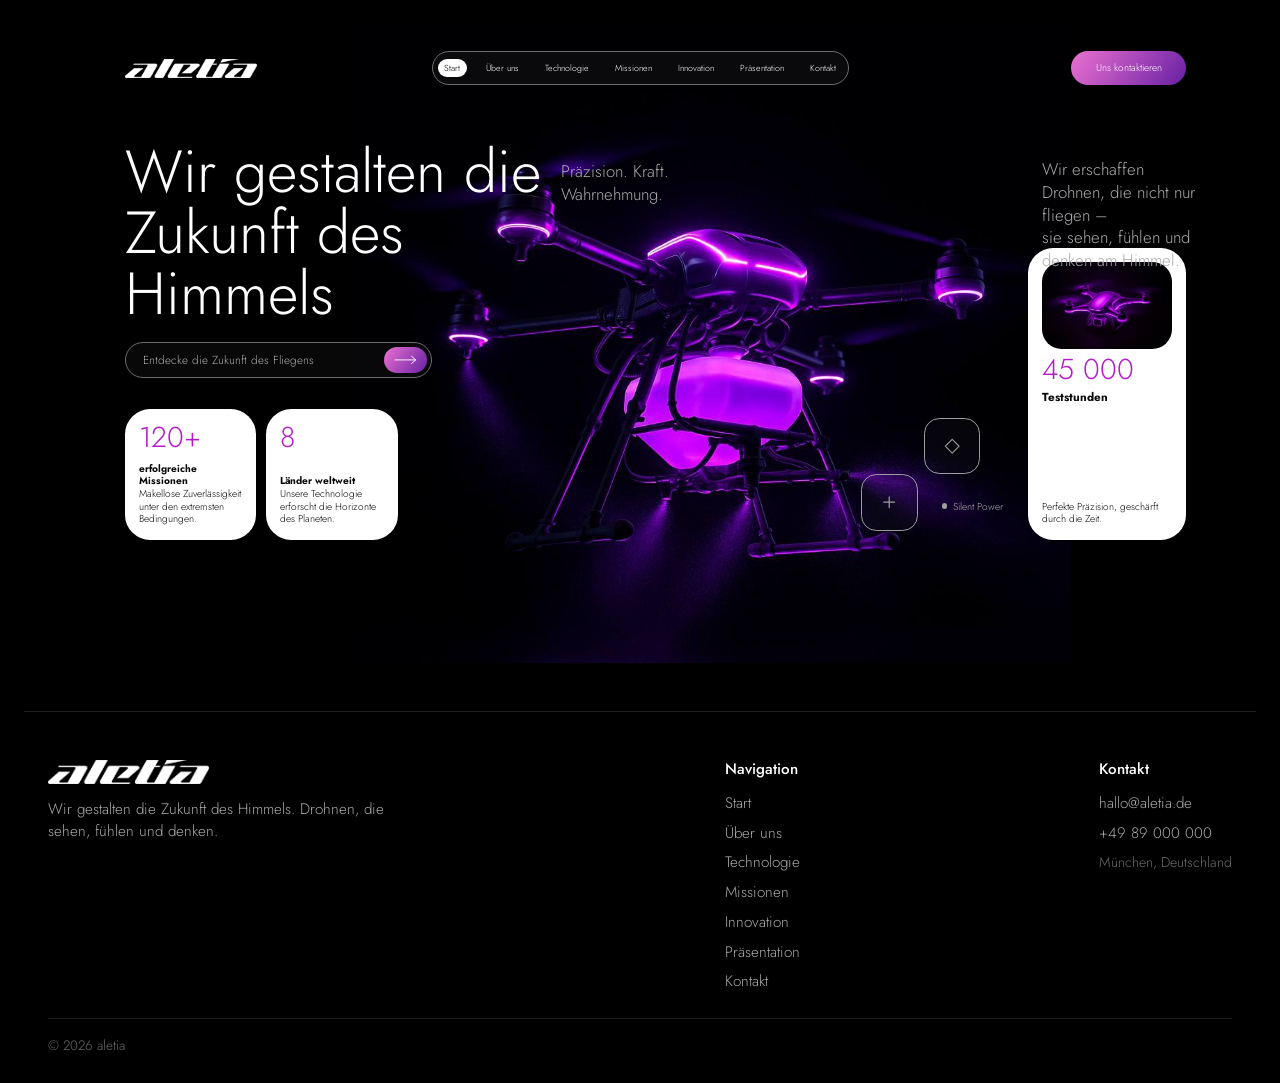
==== index.html @ b29850d2 "aletia — Website (Hero, Unterseiten, Projektpraesentation) Co-Authored-By: Claude Opus 4.8 <noreply@" ====
<!DOCTYPE html>
<html lang="de">
<head>
  <meta charset="UTF-8">
  <meta name="viewport" content="width=device-width, initial-scale=1.0">
  <title>aletia — Wir gestalten die Zukunft des Himmels</title>
  <meta name="description" content="aletia – wir erschaffen Drohnen, die nicht nur fliegen: sie sehen, fühlen und denken am Himmel. Präzision. Kraft. Wahrnehmung.">
  <link rel="preconnect" href="https://fonts.googleapis.com">
  <link rel="preconnect" href="https://fonts.gstatic.com" crossorigin>
  <link href="https://fonts.googleapis.com/css2?family=Jost:wght@300;400;500;700&display=swap" rel="stylesheet">
  <link rel="stylesheet" href="assets/css/styles.css?v=11">
</head>
<body>
  <div class="stage">
    <!-- ===== Top bar ===== -->
    <header class="topbar">
      <a href="index.html" class="logo" aria-label="aletia — Startseite">
        <img src="assets/img/logo-white.png" alt="aletia">
      </a>

      <nav class="mainnav" aria-label="Hauptnavigation">
        <a href="index.html" class="navlink is-active">Start</a>
        <a href="ueber-uns.html" class="navlink">Über uns</a>
        <a href="technologie.html" class="navlink">Technologie</a>
        <a href="missionen.html" class="navlink">Missionen</a>
        <a href="innovation.html" class="navlink">Innovation</a>
        <a href="praesentation.html" class="navlink">Präsentation</a>
        <a href="kontakt.html" class="navlink">Kontakt</a>
      </nav>

      <a href="kontakt.html" class="btn-contact">Uns kontaktieren</a>

      <button class="burger" aria-label="Menü öffnen" aria-expanded="false">
        <span></span><span></span><span></span>
      </button>
    </header>

    <!-- ===== Hero ===== -->
    <main class="hero">
      <img class="hero-drone" src="assets/img/drone-bg.png" alt="" aria-hidden="true">

      <p class="eyebrow">Jenseits der Grenzen<br>Intelligenz des Himmels</p>

      <h1 class="headline">Wir gestalten die Zukunft des Himmels</h1>

      <form class="search" autocomplete="off">
        <input type="text" class="search-input" placeholder="Entdecke die Zukunft des Fliegens" aria-label="Suche">
        <button type="submit" class="search-go" aria-label="Suchen">
          <svg class="arrow" viewBox="0 0 44 16" preserveAspectRatio="none" aria-hidden="true"><path d="M2 8h38M33 2l8 6-8 6" fill="none" stroke="currentColor" stroke-width="1.6" stroke-linecap="round" stroke-linejoin="round"/></svg>
        </button>
      </form>

      <article class="card card-stat card-stat-1">
        <span class="num">120+</span>
        <p class="card-text"><b>erfolgreiche Missionen</b><br>Makellose Zuverlässigkeit unter den extremsten Bedingungen.</p>
      </article>

      <article class="card card-stat card-stat-2">
        <span class="num">8</span>
        <p class="card-text"><b>Länder weltweit</b><br>Unsere Technologie erforscht die Horizonte des Planeten.</p>
      </article>

      <div class="lower">
        <article class="card card-tall">
          <span class="thumb"><img src="assets/img/drone-main.png" alt="aletia Drohne"></span>
          <span class="num">45 000</span>
          <span class="num-label">Teststunden</span>
          <p class="card-text">Perfekte Präzision, geschärft durch die Zeit.</p>
        </article>

        <div class="lower-right">
          <p class="para-tr">Wir erschaffen Drohnen, die nicht nur fliegen –<br>sie sehen, fühlen und denken am Himmel.</p>

          <p class="label-center">Präzision. Kraft.<br>Wahrnehmung.</p>

          <div class="feature">
            <div class="feat-boxes">
              <span class="fbox fbox-back" aria-hidden="true">
                <svg viewBox="0 0 24 24" width="22" height="22"><path d="M12 5v14M5 12h14" fill="none" stroke="currentColor" stroke-width="1.6" stroke-linecap="round"/></svg>
              </span>
              <span class="fbox fbox-front" aria-hidden="true">
                <svg viewBox="0 0 24 24" width="22" height="22"><path d="M12 3l9 9-9 9-9-9z" fill="none" stroke="currentColor" stroke-width="1.4" stroke-linejoin="round"/></svg>
              </span>
            </div>
            <p class="feat-label"><span class="dot"></span>Silent Power</p>
          </div>
        </div>
      </div>
    </main>
  </div>

  <!-- ===== Footer ===== -->
  <footer class="site-footer">
    <div class="foot-inner">
      <div class="foot-brand">
        <img src="assets/img/logo-white.png" alt="aletia" class="foot-logo">
        <p>Wir gestalten die Zukunft des Himmels. Drohnen, die sehen, fühlen und denken.</p>
      </div>
      <nav class="foot-nav" aria-label="Footer-Navigation">
        <span class="foot-title">Navigation</span>
        <a href="index.html">Start</a>
        <a href="ueber-uns.html">Über uns</a>
        <a href="technologie.html">Technologie</a>
        <a href="missionen.html">Missionen</a>
        <a href="innovation.html">Innovation</a>
        <a href="praesentation.html">Präsentation</a>
        <a href="kontakt.html">Kontakt</a>
      </nav>
      <div class="foot-contact">
        <span class="foot-title">Kontakt</span>
        <a href="mailto:hallo@aletia.de">hallo@aletia.de</a>
        <a href="tel:+498900000000">+49 89 000 000</a>
        <span class="foot-muted">München, Deutschland</span>
      </div>
    </div>
    <div class="foot-bottom">
      <span>© 2026 aletia</span>
    </div>
  </footer>

  <script src="assets/js/app.js?v=11"></script>
</body>
</html>
---- assets/css/styles.css ----
/* ==========================================================================
   aletia — Eigene Design-System (nicht mit anderen Projekten teilen).
   Quelle der Wahrheit: Figma Frame 1 (Desktop 1595×829) + Frame 2 (Mobile 571×1665).
   ========================================================================== */

:root{
  --bg:#000000;
  --card:#FFFFFF;
  --ink:#0A0A0A;
  --accent:#B41CC9;
  --gray:#AAAAAA;
  --gray-2:#9D9D9D;
  --line:rgba(255,255,255,.16);
  --stroke:#6C6C6C;          /* sichtbarer Kontur (Menü/Suche) — aus Figma */
  --grad:linear-gradient(125deg,#EB71D1 0%,#6720A3 100%);
  --r-card:22px;
  --r-pill:999px;
}

*,*::before,*::after{box-sizing:border-box;margin:0;padding:0}

html{-webkit-text-size-adjust:100%}
body{
  font-family:"Jost",system-ui,-apple-system,"Segoe UI",sans-serif;
  font-weight:300;
  background:var(--bg);
  color:#fff;
  line-height:1.3;
  min-height:100vh;
  -webkit-font-smoothing:antialiased;
}
img{display:block;max-width:100%;height:auto}
a{color:inherit;text-decoration:none}
button{font:inherit;color:inherit;background:none;border:0;cursor:pointer}
input,textarea{font:inherit}

/* ==========================================================================
   MOBILE (Base) — vertikaler Stack nach Frame 2
   ========================================================================== */
.stage{
  position:relative;
  width:100%;
  min-height:100vh;
  padding:20px 18px 48px;
  overflow:hidden;            /* Drohne darf seitlich überlaufen (schwarz auf schwarz) */
}

/* ---- Top bar ---- */
.topbar{
  display:flex;
  align-items:center;
  justify-content:space-between;
  gap:14px;
  margin-bottom:30px;
}
.logo img{height:23px;width:auto}

.mainnav{
  position:absolute;
  top:62px;left:18px;right:18px;
  z-index:30;
  display:none;
  flex-direction:column;
  gap:4px;
  padding:10px;
  background:rgba(20,16,24,.96);
  border:1px solid var(--stroke);
  border-radius:18px;
  backdrop-filter:blur(8px);
}
.mainnav.is-open{display:flex}
.navlink{
  padding:11px 16px;
  border-radius:var(--r-pill);
  font-size:1rem;
  color:#fff;
  white-space:nowrap;
  transition:background .2s,color .2s;
}
.navlink.is-active{background:#fff;color:#000}
.navlink:not(.is-active):hover{background:rgba(255,255,255,.08)}

.btn-contact{
  display:inline-flex;align-items:center;justify-content:center;
  padding:10px 16px;
  font-size:.8rem;
  border-radius:var(--r-pill);
  background:var(--grad);
  color:#fff;
  white-space:nowrap;
  transition:filter .2s,transform .2s;
}
.btn-contact:hover{filter:brightness(1.08)}
.btn-contact:active{transform:translateY(1px)}

.burger{
  display:flex;flex-direction:column;justify-content:center;gap:5px;
  width:40px;height:40px;flex:0 0 auto;
  border-radius:12px;border:1px solid var(--stroke);
}
.burger span{display:block;height:1.5px;width:18px;margin:0 auto;background:#fff;transition:.25s}
.burger[aria-expanded="true"] span:nth-child(1){transform:translateY(6.5px) rotate(45deg)}
.burger[aria-expanded="true"] span:nth-child(2){opacity:0}
.burger[aria-expanded="true"] span:nth-child(3){transform:translateY(-6.5px) rotate(-45deg)}

/* ---- Hero (mobile grid) ---- */
.hero{
  display:grid;
  grid-template-columns:minmax(0,1fr) minmax(0,1fr);
  gap:12px;
}
.hero>*{grid-column:1 / -1;min-width:0}

.eyebrow{order:1;color:var(--gray);font-size:clamp(.9rem,3.6vw,1.1rem);line-height:1.3}
.headline{
  order:2;
  font-weight:300;
  font-size:clamp(2.7rem,13.8vw,3.9rem);   /* größer → ~2 Wörter pro Zeile */
  line-height:1.04;
  letter-spacing:-.01em;
  margin:2px 0 4px;
  overflow-wrap:break-word;
}
/* Drohne: größer und enger an Text/Suche (schwarze Ränder bluten aus) */
.hero-drone{order:3;width:130%;max-width:none;margin:-5% -15% -6%}

/* ---- Search ---- */
.search{
  order:4;
  display:flex;align-items:center;gap:10px;
  width:100%;
  padding:6px 6px 6px 22px;
  border:1.5px solid var(--stroke);
  border-radius:var(--r-pill);
  background:rgba(255,255,255,.03);
  margin:6px 0 6px;
}
.search-input{
  flex:1;min-width:0;
  background:none;border:0;outline:none;color:#fff;
  font-size:clamp(1rem,4.2vw,1.2rem);
}
.search-input::placeholder{color:var(--gray)}
.search-go{
  flex:0 0 auto;
  display:inline-flex;align-items:center;justify-content:center;
  min-width:74px;height:46px;padding:0 16px;
  border-radius:var(--r-pill);
  background:var(--grad);color:#fff;
  transition:filter .2s,transform .2s;
}
.search-go:hover{filter:brightness(1.08)}
.search-go:active{transform:translateY(1px)}
.arrow{display:block;width:34px;height:14px}

/* ---- Cards ---- */
.card{
  background:var(--card);
  color:var(--ink);
  border-radius:var(--r-card);
  padding:18px;
  font-weight:300;
}
.num{display:block;color:var(--accent);font-size:clamp(2rem,7.4vw,2.6rem);line-height:1;font-weight:300}
.card-text{font-size:clamp(.8rem,3.3vw,.98rem);line-height:1.25;color:var(--ink);overflow-wrap:anywhere;hyphens:auto}
.card-text b{font-weight:700}

.card-stat{display:flex;flex-direction:column;gap:14px}
.card-stat-1{order:5;grid-column:1}
.card-stat-2{order:6;grid-column:2}

/* ---- Unterer Bereich: 45 000-Karte links, Text rechts ---- */
.lower{
  order:7;
  display:grid;
  grid-template-columns:minmax(0,1fr) minmax(0,1fr);
  gap:12px;align-items:stretch;
  margin-top:2px;
}
.card-tall{display:flex;flex-direction:column;gap:10px}
.card-tall .thumb{display:block;background:#000;border-radius:14px;overflow:hidden;line-height:0}
.card-tall .thumb img{width:100%;aspect-ratio:220/147;object-fit:cover}
.num-label{display:block;font-weight:700;font-size:clamp(.95rem,3.6vw,1.1rem);color:var(--ink)}
.card-tall .card-text{margin-top:auto}   /* kleiner Text unten im Block */

.lower-right{display:flex;flex-direction:column;gap:16px;justify-content:flex-start}
.lower-right .para-tr{color:var(--gray);font-size:clamp(.88rem,3.5vw,1.05rem);line-height:1.35}
.lower-right .label-center{color:var(--gray);font-size:clamp(.88rem,3.5vw,1.05rem);line-height:1.35}

/* ---- Feature boxes ---- */
.feature{display:flex;flex-wrap:wrap;align-items:center;gap:12px 16px;margin-top:auto}
.feat-boxes{display:flex;gap:10px}
.fbox{
  display:inline-flex;align-items:center;justify-content:center;
  width:62px;height:62px;
  border:1px solid var(--gray-2);
  border-radius:18px;
  color:var(--gray-2);
  background:rgba(255,255,255,.02);
}
.feat-label{display:inline-flex;align-items:center;gap:8px;color:var(--gray);font-size:clamp(.85rem,3.4vw,1.05rem)}
.dot{width:7px;height:7px;border-radius:50%;background:var(--gray-2);flex:0 0 auto}

/* ==========================================================================
   FOOTER (alle Breiten)
   ========================================================================== */
.site-footer{background:#000;border-top:1px solid rgba(255,255,255,.12);padding:40px 18px 26px}
.foot-inner{display:flex;flex-direction:column;gap:30px;max-width:1440px;margin:0 auto}
.foot-logo{height:24px;width:auto}
.foot-brand p{color:var(--gray);font-size:.95rem;margin-top:14px;max-width:42ch;line-height:1.45}
.foot-nav,.foot-contact{display:flex;flex-direction:column;gap:10px}
.foot-title{color:#fff;font-weight:500;font-size:.95rem;margin-bottom:4px}
.foot-nav a,.foot-contact a{color:var(--gray);font-size:.95rem;transition:color .2s}
.foot-nav a:hover,.foot-contact a:hover{color:#fff}
.foot-muted{color:#6a6a6a;font-size:.88rem}
.foot-bottom{
  max-width:1440px;margin:26px auto 0;padding-top:18px;
  border-top:1px solid rgba(255,255,255,.1);
  display:flex;justify-content:space-between;gap:12px;flex-wrap:wrap;
  color:#6a6a6a;font-size:.85rem;
}

/* ==========================================================================
   UNTERSEITEN (in Entwicklung + Kontaktformular) — Basis (mobil)
   ========================================================================== */
.subpage{display:flex;flex-direction:column;min-height:100vh}
.subpage .topbar{
  position:relative;
  max-width:1440px;width:100%;margin:0 auto;
  padding:18px;margin-bottom:0;
}

.page{
  flex:1 0 auto;
  width:100%;max-width:1440px;margin:0 auto;
  padding:40px 18px 80px;
  display:flex;flex-direction:column;align-items:flex-start;
}
.dev-badge{
  display:inline-flex;align-items:center;gap:8px;
  padding:7px 14px;border:1px solid var(--stroke);border-radius:var(--r-pill);
  color:var(--gray);font-size:.82rem;margin-bottom:22px;
}
.dev-badge::before{content:"";width:7px;height:7px;border-radius:50%;background:var(--accent)}
.page h1{
  font-weight:300;font-size:clamp(2.2rem,10vw,4rem);line-height:1.05;letter-spacing:-.01em;
  margin-bottom:18px;overflow-wrap:break-word;hyphens:auto;max-width:100%;
}
.page .lead{color:var(--gray);font-size:clamp(1rem,4vw,1.15rem);line-height:1.5;max-width:54ch;margin-bottom:36px}

.contact-form{width:100%;max-width:560px;display:flex;flex-direction:column;gap:16px}
.field{display:flex;flex-direction:column;gap:7px}
.field label{font-size:.9rem;color:var(--gray)}
.field input,.field textarea{
  width:100%;padding:13px 16px;
  background:rgba(255,255,255,.03);
  border:1.5px solid var(--stroke);border-radius:14px;
  color:#fff;font-size:1rem;outline:none;
  transition:border-color .2s;
}
.field textarea{min-height:130px;resize:vertical;border-radius:18px}
.field input:focus,.field textarea:focus{border-color:#B41CC9}
.field input::placeholder,.field textarea::placeholder{color:#777}
.form-submit{
  align-self:flex-start;
  display:inline-flex;align-items:center;gap:10px;
  padding:14px 28px;border-radius:var(--r-pill);
  background:var(--grad);color:#fff;font-size:1rem;
  transition:filter .2s,transform .2s;
}
.form-submit:hover{filter:brightness(1.08)}
.form-submit:active{transform:translateY(1px)}
.form-note{color:var(--gray);font-size:.9rem;margin-top:2px}
.form-success{
  display:none;align-items:center;gap:10px;
  padding:14px 18px;border-radius:14px;
  background:rgba(180,28,201,.12);border:1px solid rgba(180,28,201,.5);
  color:#fff;font-size:.95rem;
}
.form-success.is-on{display:flex}

/* ---- Projektpräsentation (Folien-Blätterer, wie PDF) ---- */
.pres-page{max-width:1180px}
.pres{width:100%;margin-top:6px}
.pres-frame{
  position:relative;width:100%;aspect-ratio:1353 / 806;
  background:#000;border:1px solid var(--stroke);border-radius:16px;overflow:hidden;
}
.pres-img{width:100%;height:100%;object-fit:contain;display:block;cursor:pointer;-webkit-user-select:none;user-select:none}
.pres-nav{
  position:absolute;top:50%;transform:translateY(-50%);
  display:flex;align-items:center;justify-content:center;
  width:46px;height:46px;border-radius:50%;
  font-size:26px;line-height:1;color:#fff;
  background:rgba(20,16,24,.55);border:1px solid var(--stroke);backdrop-filter:blur(4px);
  transition:background .2s;
}
.pres-nav:hover{background:rgba(180,28,201,.55)}
.pres-prev.pres-nav{left:14px}
.pres-next.pres-nav{right:14px}
.pres-bar{display:flex;align-items:center;justify-content:center;gap:18px;margin-top:18px;flex-wrap:wrap}
.pres-btn{
  display:inline-flex;align-items:center;gap:4px;
  padding:10px 20px;border-radius:var(--r-pill);
  border:1px solid var(--stroke);color:#fff;font-size:.92rem;
  transition:background .2s,border-color .2s;
}
.pres-btn:hover{border-color:#B41CC9;background:rgba(180,28,201,.12)}
.pres-count{color:var(--gray);font-size:1rem;min-width:86px;text-align:center}
.pres-count b{color:#fff;font-weight:500}
.pres-dots{display:flex;flex-wrap:wrap;justify-content:center;gap:8px;margin-top:18px}
.pres-dot{width:9px;height:9px;border-radius:50%;background:rgba(255,255,255,.22);transition:background .2s,transform .2s}
.pres-dot:hover{background:rgba(255,255,255,.5)}
.pres-dot.is-on{background:var(--accent);transform:scale(1.25)}

/* ==========================================================================
   DESKTOP (≥ 900px)
   ========================================================================== */
@media (min-width:900px){
  /* Startseite zentriert die feste Hero-Stage; Footer folgt darunter */
  body:not(.subpage){display:flex;flex-direction:column;align-items:center;padding:24px 24px 0}

  .stage{
    width:min(1440px,96vw);
    min-height:0;
    aspect-ratio:1594.53 / 829.36;
    padding:0;
    overflow:hidden;
    container-type:inline-size;
    background:var(--bg);
  }

  .burger{display:none}

  /* ---- Top bar: einzeln positioniert (Floating wie Frame 1) ---- */
  .topbar{display:contents}

  .logo{position:absolute;left:8.05%;top:5.4%;z-index:5}   /* bündig mit Headline, kleiner */
  .logo img{height:1.6cqw}

  .mainnav{
    position:absolute;left:33%;top:4.27%;width:34%;height:5.21%;   /* breiter für 7 Punkte */
    display:flex;flex-direction:row;flex-wrap:nowrap;align-items:center;justify-content:space-between;
    gap:.05cqw;padding:.3cqw .45cqw;z-index:5;
    background:rgba(255,255,255,.04);
    border:1px solid var(--stroke);             /* klarer Kontur */
    border-radius:var(--r-pill);
    backdrop-filter:none;
  }
  .navlink{padding:.4cqw .52cqw;font-size:.72cqw;border-radius:var(--r-pill);line-height:1;white-space:nowrap}

  .btn-contact{
    position:absolute;left:85.05%;top:4.27%;width:9.37%;height:5.21%;
    padding:0;font-size:.82cqw;z-index:5;
  }

  /* ---- Hero positioning context + cqw container ---- */
  .hero{
    position:absolute;inset:0;display:block;
    container-type:inline-size;
  }
  .hero-drone{
    position:absolute;left:27.03%;top:-1.4%;width:58.01%;height:auto;margin:0;
    z-index:0;pointer-events:none;
  }
  .hero>*:not(.hero-drone){z-index:2}

  .eyebrow{display:none}   /* nur in Frame 2 (Mobile) */

  .headline{
    position:absolute;left:8.05%;top:18.3%;width:36%;margin:0;
    font-size:4.83cqw;line-height:1.03;letter-spacing:0;
  }

  /* lower/lower-right lösen sich auf → Kinder absolut gegen .hero */
  .lower,.lower-right,.feature,.feat-boxes{display:contents}

  .label-center{
    position:absolute;left:43.53%;top:21.3%;width:13%;  /* Unterkante = Unterkante 1. Headline-Zeile */
    font-size:.822cqw;line-height:1.35;color:var(--gray);
  }
  .para-tr{
    position:absolute;left:82.66%;top:21%;width:13.5%;margin:0;
    font-size:.822cqw;line-height:1.35;color:var(--gray);
  }

  /* ---- Search ---- */
  .search{
    position:absolute;left:8.05%;top:49.76%;width:25%;height:5.69%;
    margin:0;padding:0 .35cqw 0 1.4cqw;gap:.5cqw;
    border:1px solid var(--stroke);
  }
  .search-input{font-size:.95cqw}
  .search-go{min-width:0;width:auto;height:74%;padding:0 .8cqw}
  .arrow{width:1.9cqw;height:.8cqw}

  /* ---- Stat cards ---- */
  .card{border-radius:2.05cqw;padding:1.15cqw}
  .num{font-size:2.34cqw}
  .card-text{font-size:.822cqw;line-height:1.25}

  .card-stat{justify-content:space-between;gap:0}
  .card-stat-1{position:absolute;left:8.05%;top:60.19%;width:10.68%;height:20.54%}
  .card-stat-2{position:absolute;left:19.56%;top:60.19%;width:10.68%;height:20.54%}

  .card-tall{
    position:absolute;left:81.51%;top:35.07%;width:12.9%;height:45.66%;
    gap:.5cqw;
  }
  .card-tall .thumb{border-radius:1.6cqw}
  .num-label{font-size:.95cqw}
  .card-tall .num{font-size:2.34cqw}
  .card-tall .card-text{margin-top:auto}   /* kleiner Text unten */

  /* ---- Feature boxes (gegen Stage positioniert) ---- */
  .fbox{position:absolute;width:4.6%;height:8.85%;border-radius:1.25cqw}
  .fbox svg{width:1.5cqw;height:1.5cqw}
  .fbox-front{left:73.05%;top:61.61%}
  .fbox-back{left:67.96%;top:70.43%}
  .feat-label{
    position:absolute;left:74.53%;top:74.4%;
    font-size:.822cqw;gap:.5cqw;color:var(--gray);
  }
  .feat-label .dot{width:.45cqw;height:.45cqw}

  /* ---- Footer Desktop ---- */
  .site-footer{width:100%;margin-top:48px;padding:48px 24px 28px}
  .foot-inner{flex-direction:row;justify-content:space-between;gap:48px}
  .foot-brand{max-width:36%}

  /* ---- Unterseiten Desktop: normale Kopfzeile (kein Floating) ---- */
  .subpage .topbar{display:flex}
  .subpage .logo{position:static}
  .subpage .logo img{height:24px}
  .subpage .mainnav{
    position:static;width:auto;height:auto;flex:0 1 auto;
    gap:.2rem;padding:6px 8px;
    background:rgba(255,255,255,.04);
  }
  .subpage .navlink{padding:9px 14px;font-size:.92rem}
  .subpage .btn-contact{position:static;width:auto;height:auto;padding:11px 20px;font-size:.85rem}
  .page h1{font-size:clamp(3rem,5vw,4.6rem)}
}

/* ---- Toast ---- */
.toast{
  position:fixed;left:50%;bottom:24px;
  transform:translateX(-50%) translateY(20px);
  display:flex;align-items:center;gap:10px;
  max-width:min(90vw,520px);
  padding:14px 20px;
  background:rgba(20,16,24,.97);
  border:1px solid var(--stroke);border-radius:14px;
  color:#fff;font-size:.95rem;line-height:1.35;
  opacity:0;pointer-events:none;z-index:100;
  transition:opacity .25s ease,transform .25s ease;
}
.toast::before{content:"";width:7px;height:7px;border-radius:50%;background:var(--accent);flex:0 0 auto}
.toast.is-on{opacity:1;transform:translateX(-50%) translateY(0)}

/* Größere Schirme: Stage bleibt bei 1440 */
@media (min-width:1500px){
  .stage{width:1440px}
}
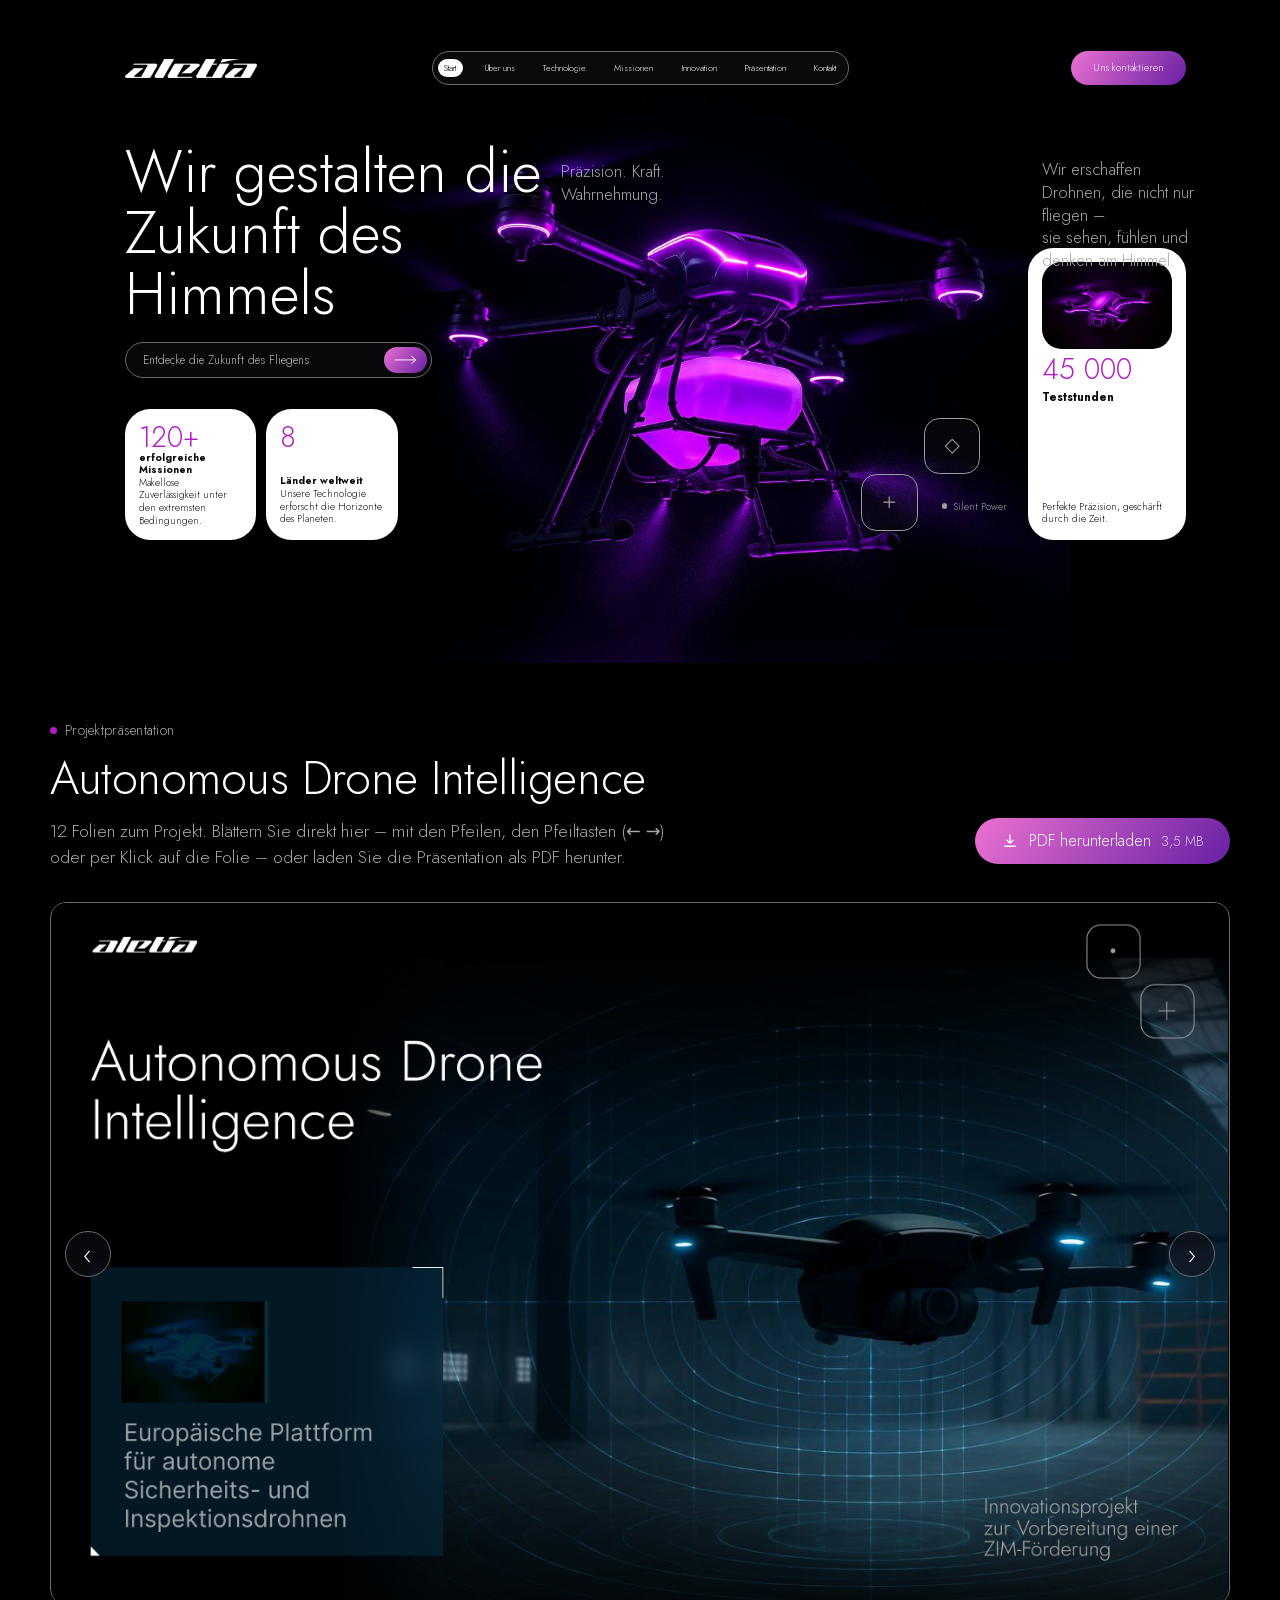
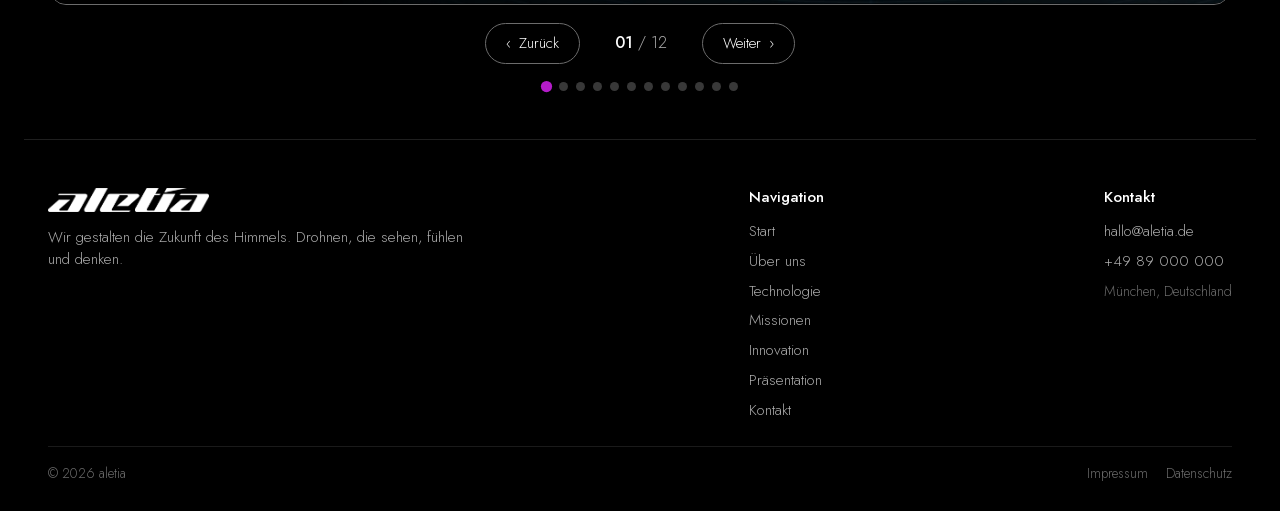
==== commit c0b4ecf1: "Projektpräsentation auf der Startseite + PDF-Download; Impressum/Datenschutz, OG-Tags, Jost self-hos" ====
--- a/index.html
+++ b/index.html
@@ -5,10 +5,13 @@
   <meta name="viewport" content="width=device-width, initial-scale=1.0">
   <title>aletia — Wir gestalten die Zukunft des Himmels</title>
   <meta name="description" content="aletia – wir erschaffen Drohnen, die nicht nur fliegen: sie sehen, fühlen und denken am Himmel. Präzision. Kraft. Wahrnehmung.">
-  <link rel="preconnect" href="https://fonts.googleapis.com">
-  <link rel="preconnect" href="https://fonts.gstatic.com" crossorigin>
-  <link href="https://fonts.googleapis.com/css2?family=Jost:wght@300;400;500;700&display=swap" rel="stylesheet">
-  <link rel="stylesheet" href="assets/css/styles.css?v=11">
+  <meta property="og:title" content="aletia — Wir gestalten die Zukunft des Himmels">
+  <meta property="og:description" content="aletia – wir erschaffen Drohnen, die nicht nur fliegen: sie sehen, fühlen und denken am Himmel. Präzision. Kraft. Wahrnehmung.">
+  <meta property="og:type" content="website">
+  <meta property="og:url" content="https://aletia.de/">
+  <link rel="canonical" href="https://aletia.de/">
+  <link rel="stylesheet" href="assets/css/fonts.css?v=1">
+  <link rel="stylesheet" href="assets/css/styles.css?v=13">
 </head>
 <body>
   <div class="stage">
@@ -89,6 +92,36 @@
     </main>
   </div>
 
+  <!-- ===== Projektpräsentation (gleicher Blätterer wie praesentation.html) ===== -->
+  <section class="home-pres" id="praesentation" aria-labelledby="home-pres-title">
+    <div class="home-pres-inner">
+      <div class="home-pres-head">
+        <div class="home-pres-text">
+          <p class="section-kicker">Projektpräsentation</p>
+          <h2 id="home-pres-title" class="section-title">Autonomous Drone Intelligence</h2>
+          <p class="lead">12 Folien zum Projekt. Blättern Sie direkt hier – mit den Pfeilen, den Pfeiltasten (← →) oder per Klick auf die Folie – oder laden Sie die Präsentation als PDF herunter.</p>
+        </div>
+        <a class="btn-pdf" href="assets/aletia-praesentation.pdf" download="aletia-Projektpraesentation.pdf" type="application/pdf">
+          <svg viewBox="0 0 24 24" width="18" height="18" aria-hidden="true"><path d="M12 4v11m0 0l-4-4m4 4l4-4M5 19h14" fill="none" stroke="currentColor" stroke-width="1.7" stroke-linecap="round" stroke-linejoin="round"/></svg>
+          PDF herunterladen <span class="btn-pdf-meta">3,5 MB</span>
+        </a>
+      </div>
+      <div class="pres" data-total="12">
+        <div class="pres-frame">
+          <img class="pres-img" src="assets/slides/slide-01.png" alt="Folie 1 von 12" draggable="false">
+          <button class="pres-nav pres-prev" type="button" aria-label="Vorherige Folie">&#8249;</button>
+          <button class="pres-nav pres-next" type="button" aria-label="Nächste Folie">&#8250;</button>
+        </div>
+        <div class="pres-bar">
+          <button class="pres-btn pres-prev" type="button">&#8249;&nbsp; Zurück</button>
+          <span class="pres-count"><b class="pres-cur">01</b> <span class="pres-sep">/</span> 12</span>
+          <button class="pres-btn pres-next" type="button">Weiter &nbsp;&#8250;</button>
+        </div>
+        <div class="pres-dots" role="tablist" aria-label="Folien"></div>
+      </div>
+    </div>
+  </section>
+
   <!-- ===== Footer ===== -->
   <footer class="site-footer">
     <div class="foot-inner">
@@ -115,9 +148,10 @@
     </div>
     <div class="foot-bottom">
       <span>© 2026 aletia</span>
+      <nav class="foot-legal" aria-label="Rechtliches"><a href="impressum.html">Impressum</a><a href="datenschutz.html">Datenschutz</a></nav>
     </div>
   </footer>
 
-  <script src="assets/js/app.js?v=11"></script>
+  <script src="assets/js/app.js?v=12"></script>
 </body>
 </html>
--- a/assets/css/fonts.css
+++ b/assets/css/fonts.css
@@ -0,0 +1,9 @@
+/* Jost (variable, 300–700) — lokal gehostet, kein Google-Fonts-CDN (DSGVO / LG München I, 3 O 17493/20) */
+@font-face {
+  font-family: 'Jost';
+  font-style: normal;
+  font-weight: 300 700;
+  font-display: swap;
+  src: url('../fonts/jost-latin-var.woff2') format('woff2');
+  unicode-range: U+0000-00FF, U+0131, U+0152-0153, U+02BB-02BC, U+02C6, U+02DA, U+02DC, U+0304, U+0308, U+0329, U+2000-206F, U+20AC, U+2122, U+2191, U+2193, U+2212, U+2215, U+FEFF, U+FFFD;
+}
--- a/assets/css/styles.css
+++ b/assets/css/styles.css
@@ -313,6 +313,34 @@
 .pres-dot:hover{background:rgba(255,255,255,.5)}
 .pres-dot.is-on{background:var(--accent);transform:scale(1.25)}
 
+/* ---- PDF-Download (Startseite + Präsentationsseite, ein Button) ---- */
+.btn-pdf{
+  display:inline-flex;align-items:center;gap:10px;
+  padding:14px 26px;border-radius:var(--r-pill);
+  background:var(--grad);color:#fff;font-size:1rem;line-height:1;white-space:nowrap;
+  transition:filter .2s,transform .2s;
+}
+.btn-pdf:hover{filter:brightness(1.08)}
+.btn-pdf:active{transform:translateY(1px)}
+.btn-pdf svg{flex:0 0 auto}
+.btn-pdf-meta{color:rgba(255,255,255,.75);font-size:.85rem}
+.pres-actions{display:flex;flex-wrap:wrap;gap:12px;margin:-14px 0 30px}
+
+/* ---- Startseite: Präsentation direkt unter dem Hero ---- */
+.home-pres{width:100%;padding:8px 18px 0}
+.home-pres-inner{max-width:1180px;margin:0 auto}
+.home-pres-head{display:flex;flex-direction:column;align-items:flex-start;gap:22px;margin-bottom:28px}
+.section-kicker{
+  display:inline-flex;align-items:center;gap:8px;
+  color:var(--gray);font-size:.88rem;letter-spacing:.02em;margin-bottom:14px;
+}
+.section-kicker::before{content:"";width:7px;height:7px;border-radius:50%;background:var(--accent)}
+.section-title{
+  font-weight:300;font-size:clamp(2rem,8.5vw,3.4rem);line-height:1.08;letter-spacing:-.01em;
+  margin-bottom:14px;overflow-wrap:break-word;max-width:100%;
+}
+.home-pres .lead{color:var(--gray);font-size:clamp(1rem,4vw,1.1rem);line-height:1.5;max-width:58ch}
+
 /* ==========================================================================
    DESKTOP (≥ 900px)
    ========================================================================== */
@@ -422,6 +450,13 @@
     font-size:.822cqw;gap:.5cqw;color:var(--gray);
   }
   .feat-label .dot{width:.45cqw;height:.45cqw}
+
+  /* ---- Startseite: Präsentation Desktop ---- */
+  .home-pres{width:min(1440px,96vw);padding:56px 0 0}
+  .home-pres-head{flex-direction:row;align-items:flex-end;justify-content:space-between;gap:40px;margin-bottom:32px}
+  .home-pres-text{max-width:720px}
+  .section-title{font-size:clamp(2.6rem,3.6vw,3.6rem)}
+  .btn-pdf{flex:0 0 auto;margin-bottom:6px}
 
   /* ---- Footer Desktop ---- */
   .site-footer{width:100%;margin-top:48px;padding:48px 24px 28px}
@@ -460,5 +495,16 @@
 
 /* Größere Schirme: Stage bleibt bei 1440 */
 @media (min-width:1500px){
-  .stage{width:1440px}
-}
+  .stage,.home-pres{width:1440px}
+}
+
+/* ---- Footer: Rechtliches + Legal-Seiten (Impressum/Datenschutz) ---- */
+.foot-legal{display:flex;gap:18px}
+.foot-legal a{color:#6a6a6a;transition:color .2s}
+.foot-legal a:hover{color:#fff}
+.legal{max-width:760px}
+.legal h2{font-weight:500;font-size:1.05rem;color:#fff;margin:30px 0 8px}
+.legal p,.legal address{font-style:normal;color:var(--gray);font-size:1rem;line-height:1.6;margin:0 0 6px;max-width:64ch}
+.legal a{color:#fff;text-decoration:underline;text-underline-offset:3px}
+.legal .note{margin-top:34px;padding:14px 18px;border:1px solid var(--line);border-radius:14px;color:var(--gray);font-size:.9rem}
+.legal .back{display:inline-block;margin-top:34px;color:#fff}
